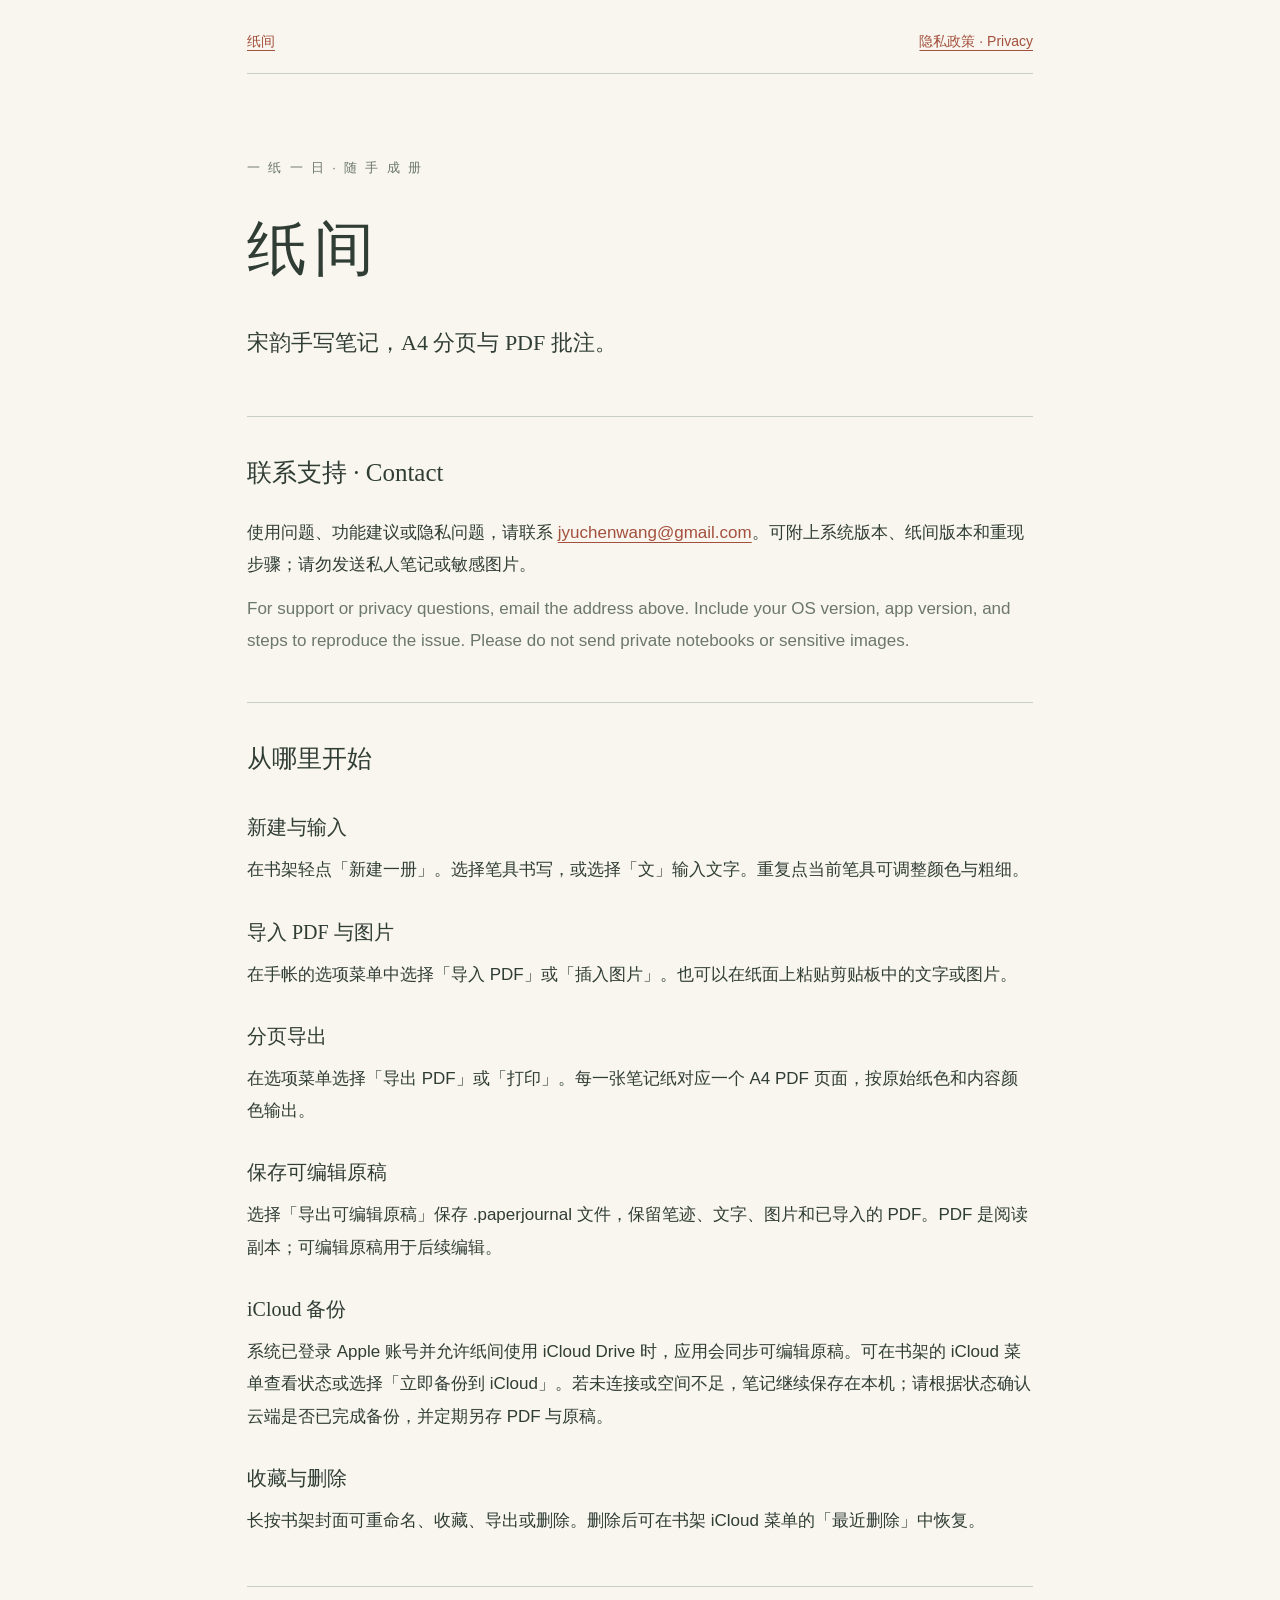
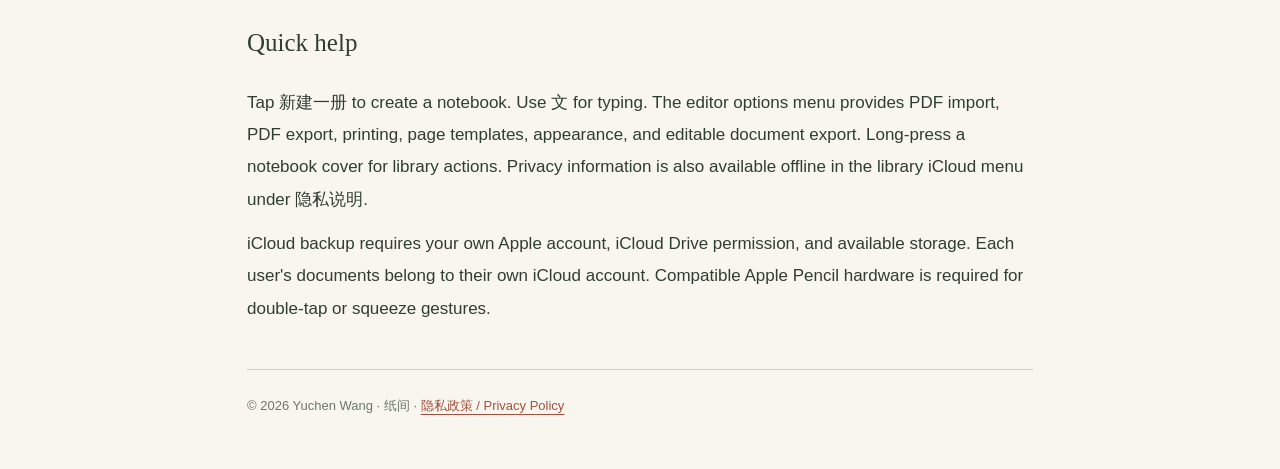
==== index.html @ b5c6a55a "Publish Paper Journal support and privacy policy" ====
<!doctype html>
<html lang="zh-Hans">
<meta charset="utf-8"><meta name="viewport" content="width=device-width,initial-scale=1">
<meta name="description" content="纸间 · 分页手帐官方支持。手写、文字、PDF 批注与 iCloud 原稿备份。">
<title>纸间 · 支持</title><link rel="stylesheet" href="style.css">
<body><main>
<nav><a href="index.html">纸间</a><a href="privacy.html">隐私政策 · Privacy</a></nav>
<header><p class="eyebrow">一 纸 一 日 · 随 手 成 册</p><h1>纸间</h1><p class="lead">宋韵手写笔记，A4 分页与 PDF 批注。</p></header>
<section><h2>联系支持 · Contact</h2><p>使用问题、功能建议或隐私问题，请联系 <a href="mailto:jyuchenwang@gmail.com">jyuchenwang@gmail.com</a>。可附上系统版本、纸间版本和重现步骤；请勿发送私人笔记或敏感图片。</p><p class="en">For support or privacy questions, email the address above. Include your OS version, app version, and steps to reproduce the issue. Please do not send private notebooks or sensitive images.</p></section>
<section><h2>从哪里开始</h2><dl>
<dt>新建与输入</dt><dd>在书架轻点「新建一册」。选择笔具书写，或选择「文」输入文字。重复点当前笔具可调整颜色与粗细。</dd>
<dt>导入 PDF 与图片</dt><dd>在手帐的选项菜单中选择「导入 PDF」或「插入图片」。也可以在纸面上粘贴剪贴板中的文字或图片。</dd>
<dt>分页导出</dt><dd>在选项菜单选择「导出 PDF」或「打印」。每一张笔记纸对应一个 A4 PDF 页面，按原始纸色和内容颜色输出。</dd>
<dt>保存可编辑原稿</dt><dd>选择「导出可编辑原稿」保存 .paperjournal 文件，保留笔迹、文字、图片和已导入的 PDF。PDF 是阅读副本；可编辑原稿用于后续编辑。</dd>
<dt>iCloud 备份</dt><dd>系统已登录 Apple 账号并允许纸间使用 iCloud Drive 时，应用会同步可编辑原稿。可在书架的 iCloud 菜单查看状态或选择「立即备份到 iCloud」。若未连接或空间不足，笔记继续保存在本机；请根据状态确认云端是否已完成备份，并定期另存 PDF 与原稿。</dd>
<dt>收藏与删除</dt><dd>长按书架封面可重命名、收藏、导出或删除。删除后可在书架 iCloud 菜单的「最近删除」中恢复。</dd>
</dl></section>
<section lang="en"><h2>Quick help</h2><p>Tap 新建一册 to create a notebook. Use 文 for typing. The editor options menu provides PDF import, PDF export, printing, page templates, appearance, and editable document export. Long-press a notebook cover for library actions. Privacy information is also available offline in the library iCloud menu under 隐私说明.</p><p>iCloud backup requires your own Apple account, iCloud Drive permission, and available storage. Each user's documents belong to their own iCloud account. Compatible Apple Pencil hardware is required for double-tap or squeeze gestures.</p></section>
<footer>© 2026 Yuchen Wang · 纸间 · <a href="privacy.html">隐私政策 / Privacy Policy</a></footer>
</main></body></html>
---- style.css ----
:root{color-scheme:light dark;--paper:#f8f6ee;--ink:#303d35;--muted:#6c776d;--line:#c7d0c3;--accent:#a4503e}
*{box-sizing:border-box}html{scroll-behavior:smooth}body{margin:0;background:var(--paper);color:var(--ink);font:17px/1.9 -apple-system,BlinkMacSystemFont,"PingFang SC",sans-serif}main{max-width:850px;margin:auto;padding:28px 32px 50px}nav{display:flex;justify-content:space-between;gap:24px;font-size:14px;padding-bottom:18px;border-bottom:1px solid var(--line)}a{color:var(--accent);text-underline-offset:4px}header{padding:70px 0 40px}h1,h2,h3,dt{font-family:"Songti SC","Noto Serif CJK SC",Georgia,serif;font-weight:400}h1{font-size:60px;letter-spacing:.12em;margin:10px 0 16px}h2{font-size:25px;margin:0 0 20px}h3{font-size:20px;margin-top:30px}.eyebrow{letter-spacing:.18em;color:var(--muted);font-size:13px}.lead{font-family:"Songti SC",serif;font-size:22px}section{padding:32px 0;border-top:1px solid var(--line)}p{margin:12px 0}.en{color:var(--muted)}dt{font-size:20px;margin-top:26px}dd{margin:8px 0 0}footer{border-top:1px solid var(--line);padding-top:24px;color:var(--muted);font-size:13px}@media(prefers-color-scheme:dark){:root{--paper:#000;--ink:#e5e7df;--muted:#abb1a7;--line:#303630;--accent:#d7a294}}@media(max-width:520px){main{padding:22px}header{padding-top:42px}h1{font-size:44px}body{font-size:16px}nav{font-size:13px}}
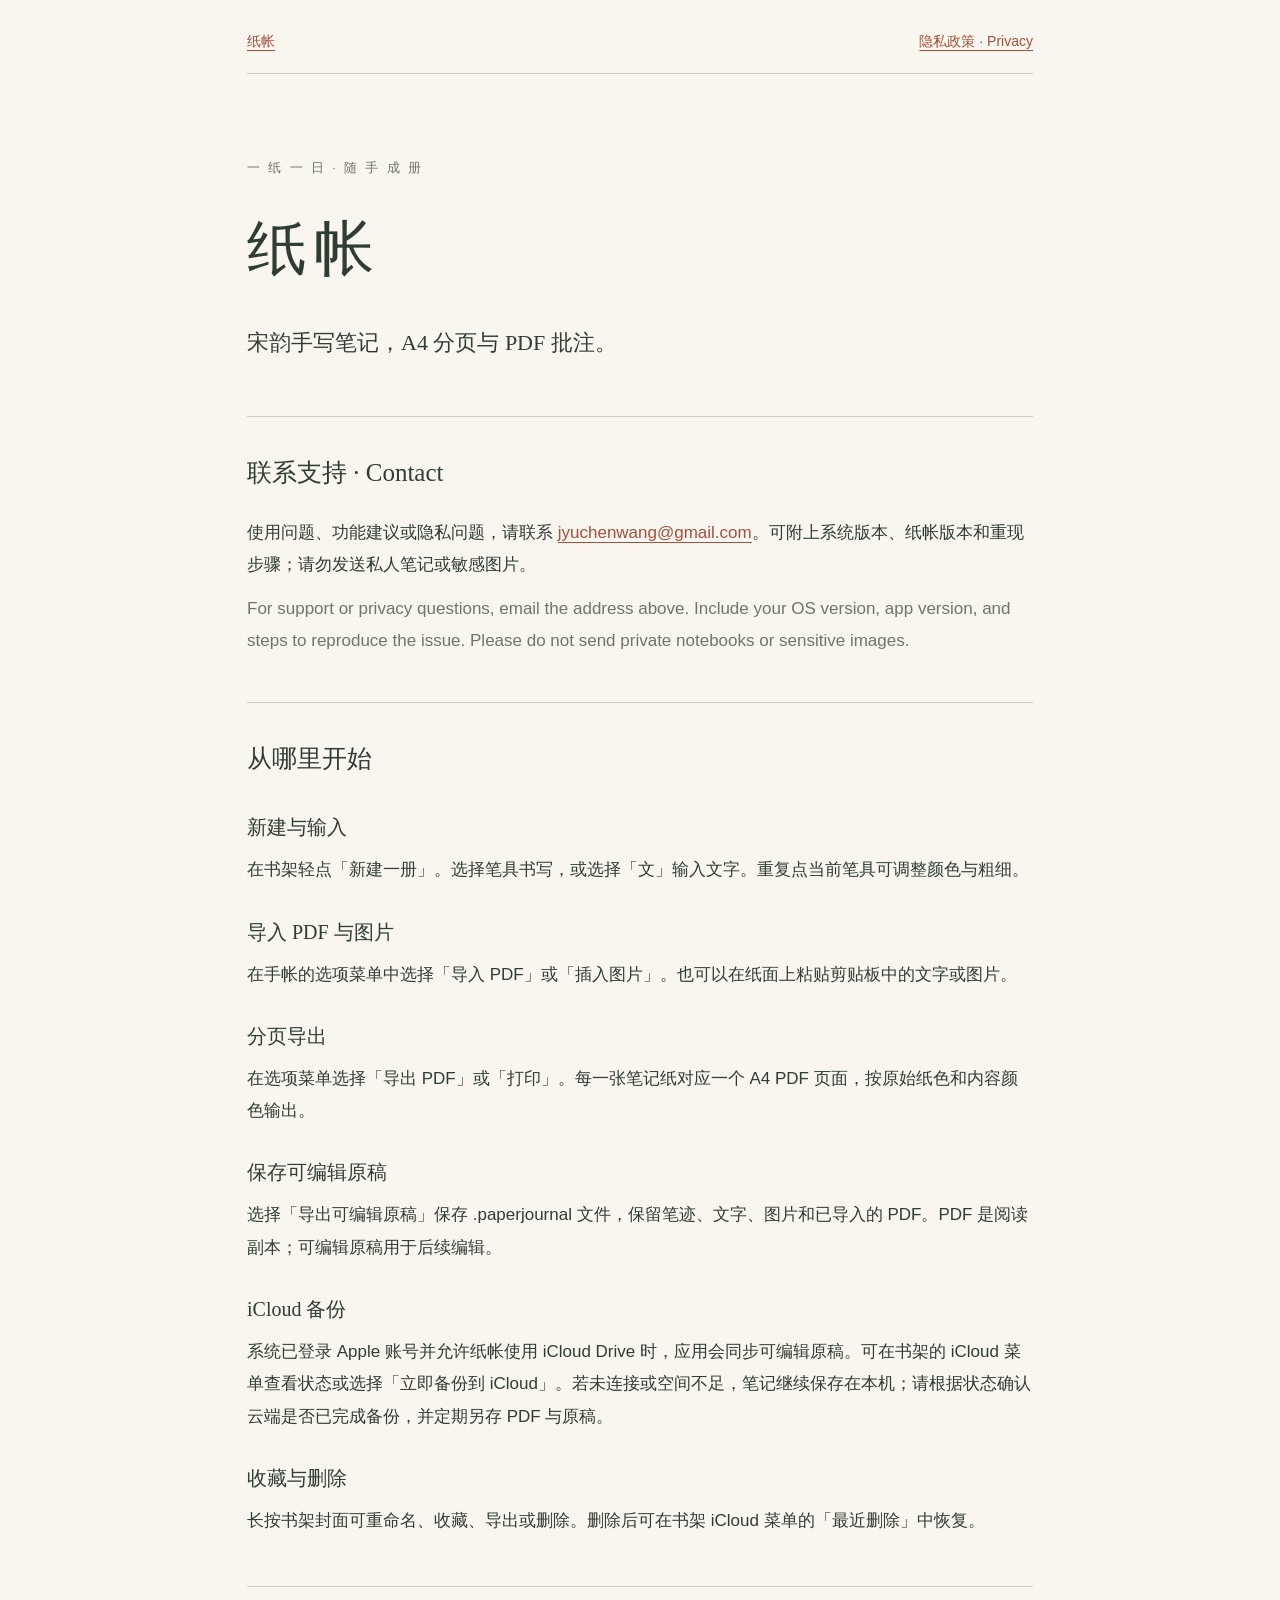
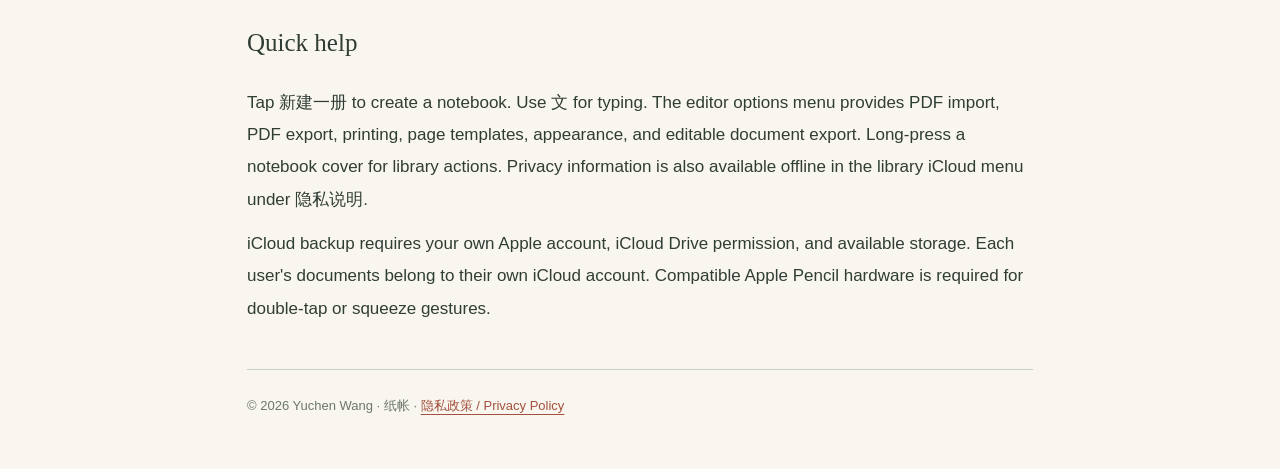
==== commit a68be620: "Rename app to 纸帐 across support and privacy pages" ====
--- a/index.html
+++ b/index.html
@@ -1,20 +1,20 @@
 <!doctype html>
 <html lang="zh-Hans">
 <meta charset="utf-8"><meta name="viewport" content="width=device-width,initial-scale=1">
-<meta name="description" content="纸间 · 分页手帐官方支持。手写、文字、PDF 批注与 iCloud 原稿备份。">
-<title>纸间 · 支持</title><link rel="stylesheet" href="style.css">
+<meta name="description" content="纸帐 · 分页手帐官方支持。手写、文字、PDF 批注与 iCloud 原稿备份。">
+<title>纸帐 · 支持</title><link rel="stylesheet" href="style.css">
 <body><main>
-<nav><a href="index.html">纸间</a><a href="privacy.html">隐私政策 · Privacy</a></nav>
-<header><p class="eyebrow">一 纸 一 日 · 随 手 成 册</p><h1>纸间</h1><p class="lead">宋韵手写笔记，A4 分页与 PDF 批注。</p></header>
-<section><h2>联系支持 · Contact</h2><p>使用问题、功能建议或隐私问题，请联系 <a href="mailto:jyuchenwang@gmail.com">jyuchenwang@gmail.com</a>。可附上系统版本、纸间版本和重现步骤；请勿发送私人笔记或敏感图片。</p><p class="en">For support or privacy questions, email the address above. Include your OS version, app version, and steps to reproduce the issue. Please do not send private notebooks or sensitive images.</p></section>
+<nav><a href="index.html">纸帐</a><a href="privacy.html">隐私政策 · Privacy</a></nav>
+<header><p class="eyebrow">一 纸 一 日 · 随 手 成 册</p><h1>纸帐</h1><p class="lead">宋韵手写笔记，A4 分页与 PDF 批注。</p></header>
+<section><h2>联系支持 · Contact</h2><p>使用问题、功能建议或隐私问题，请联系 <a href="mailto:jyuchenwang@gmail.com">jyuchenwang@gmail.com</a>。可附上系统版本、纸帐版本和重现步骤；请勿发送私人笔记或敏感图片。</p><p class="en">For support or privacy questions, email the address above. Include your OS version, app version, and steps to reproduce the issue. Please do not send private notebooks or sensitive images.</p></section>
 <section><h2>从哪里开始</h2><dl>
 <dt>新建与输入</dt><dd>在书架轻点「新建一册」。选择笔具书写，或选择「文」输入文字。重复点当前笔具可调整颜色与粗细。</dd>
 <dt>导入 PDF 与图片</dt><dd>在手帐的选项菜单中选择「导入 PDF」或「插入图片」。也可以在纸面上粘贴剪贴板中的文字或图片。</dd>
 <dt>分页导出</dt><dd>在选项菜单选择「导出 PDF」或「打印」。每一张笔记纸对应一个 A4 PDF 页面，按原始纸色和内容颜色输出。</dd>
 <dt>保存可编辑原稿</dt><dd>选择「导出可编辑原稿」保存 .paperjournal 文件，保留笔迹、文字、图片和已导入的 PDF。PDF 是阅读副本；可编辑原稿用于后续编辑。</dd>
-<dt>iCloud 备份</dt><dd>系统已登录 Apple 账号并允许纸间使用 iCloud Drive 时，应用会同步可编辑原稿。可在书架的 iCloud 菜单查看状态或选择「立即备份到 iCloud」。若未连接或空间不足，笔记继续保存在本机；请根据状态确认云端是否已完成备份，并定期另存 PDF 与原稿。</dd>
+<dt>iCloud 备份</dt><dd>系统已登录 Apple 账号并允许纸帐使用 iCloud Drive 时，应用会同步可编辑原稿。可在书架的 iCloud 菜单查看状态或选择「立即备份到 iCloud」。若未连接或空间不足，笔记继续保存在本机；请根据状态确认云端是否已完成备份，并定期另存 PDF 与原稿。</dd>
 <dt>收藏与删除</dt><dd>长按书架封面可重命名、收藏、导出或删除。删除后可在书架 iCloud 菜单的「最近删除」中恢复。</dd>
 </dl></section>
 <section lang="en"><h2>Quick help</h2><p>Tap 新建一册 to create a notebook. Use 文 for typing. The editor options menu provides PDF import, PDF export, printing, page templates, appearance, and editable document export. Long-press a notebook cover for library actions. Privacy information is also available offline in the library iCloud menu under 隐私说明.</p><p>iCloud backup requires your own Apple account, iCloud Drive permission, and available storage. Each user's documents belong to their own iCloud account. Compatible Apple Pencil hardware is required for double-tap or squeeze gestures.</p></section>
-<footer>© 2026 Yuchen Wang · 纸间 · <a href="privacy.html">隐私政策 / Privacy Policy</a></footer>
+<footer>© 2026 Yuchen Wang · 纸帐 · <a href="privacy.html">隐私政策 / Privacy Policy</a></footer>
 </main></body></html>
